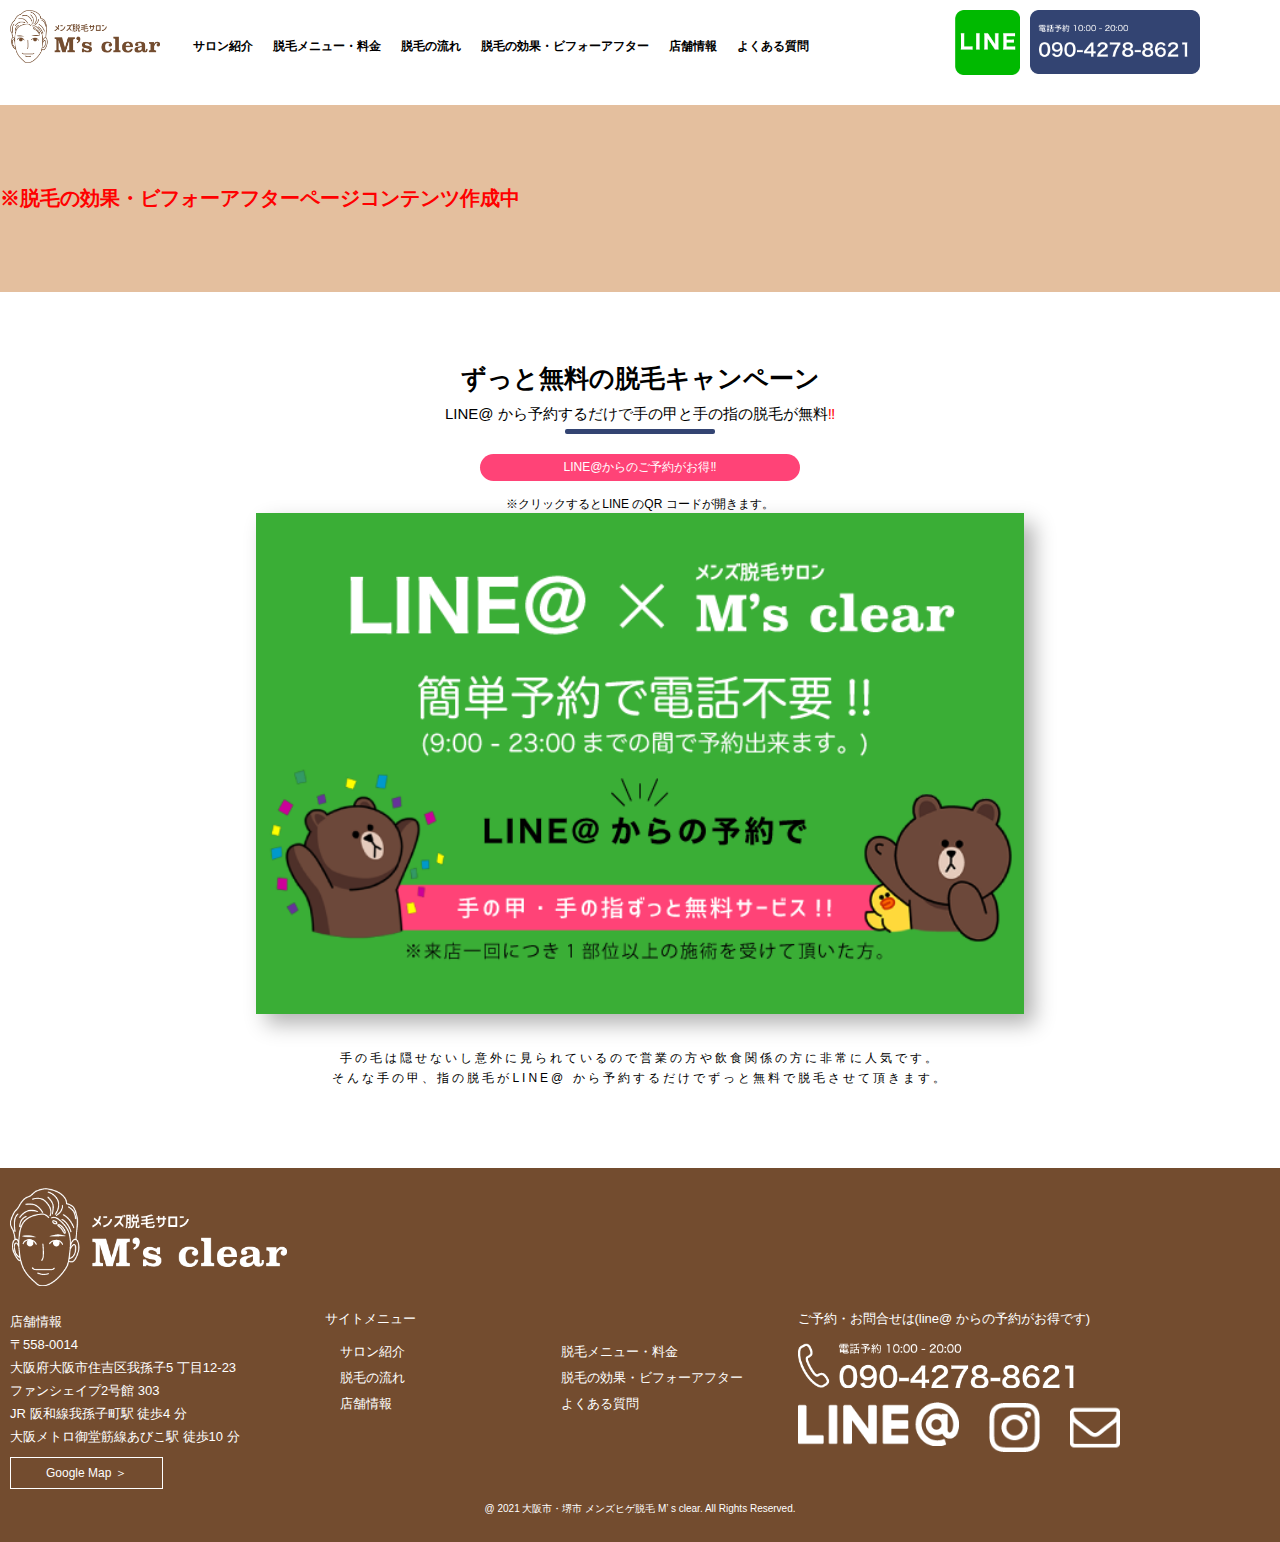
==== effectiveness.html @ dfc48913 "Add files via upload" ====
<!doctype html>
<html lang="ja">
  <head>
    <meta charset="UTF-8">
    <title>メンズ脱毛ならM's clear(エムズクリア)-大阪市・堺市の地域最安値 男の脱毛 あびこ 長居 我孫子 </title>
    <meta name="description" content="大阪市・堺市で安いメンズ脱毛、ヒゲ脱毛サロンならM's clear。大阪メトロ御堂筋線あびこ駅やJR阪和線我孫子駅も近くて便利。
                                      髭(ヒゲ)や、男性のムダ毛や毛深いVIO脱毛などでお悩みのお客様におすすめの完全予約制、完全個室で安心して脱毛して頂けます。
                                      男性の濃い毛にも痛くなく効果が高い脱毛サロンです。">
    <meta name="keywords" content="大阪,堺,脱毛,メンズ脱毛,ヒゲ脱毛,髭脱毛,vio脱毛,メンズ,男,男性,お知らせ,年末年始,,メンズ脱毛,ヒゲ脱毛,aga治療,ed治療,ツルオ,tsuruo,脱毛情報,メンズ脱毛,夏季休暇,定休日,休み,,beauty soldiers,脱毛情報,ゴールデンウイーク,定休日,休み,,脱毛love,脱毛情報,ヒゲ脱毛,髭,青髭,髭剃り,ヒゲソリ,メンズ脱毛,3回目">
    <link rel="stylesheet" href="css/style.css">
    <meta name="viewport" content="width=device-width,initial-scale=1,minimum-scale=1.0,maximum-scale=1.0,user-scalable=no">
    <link rel="icon" type="image/x-icon" href="image/favicon.png">
    <link rel="apple-touch-icon" sizes="180x180" href="image/favicon.png">

    <script src="https://ajax.googleapis.com/ajax/libs/jquery/2.1.4/jquery.min.js"></script>
  </head>

  <body>
    <!-- Header -->
    <header>
      <div class="header-left">
        <a href="index.html"><img class="header-logo" src="image/header-logo.png"></a>
      </div>
      <div class="header-center">
        <ul class="header-menu">
          <li class="header-menu-item"><a href="salon_introduction.html">サロン紹介</a></li>
          <li class="header-menu-item"><a href="menu_fee.html">脱毛メニュー・料金</a></li>
          <li class="header-menu-item"><a href="flow.html">脱毛の流れ</a></li>
          <li class="header-menu-item"><a href="effectiveness.html">脱毛の効果・ビフォーアフター</a></li>
          <li class="header-menu-item"><a href="info.html">店舗情報</a></li>
          <li class="header-menu-item"><a href="question.html">よくある質問</a></li>
        </ul>
      </div>
      <div class="header-right">
        <div class="header-icons">
          <a href="#"><img class="header-line-icon" src="image/header-line-icon.png"></a>
          <a href="tel:090-4278-8621"><img class="header-tel-icon" src="image/header-tel-icon.png"></a>
          <!-- Humberger -->
          <div class="hamburger">
            <span></span>
            <span></span>
            <span></span>
          </div>
          <!-- Humberger -->
        </div>
      </div>
    </header>


    <!-- Humberger -->
    <nav class="globalMenuSp">
      <ul>
        <li><a href="salon_introduction.html">サロン紹介</a></li>
        <li><a href="menu_fee.html">脱毛メニュー・料金</a></li>
        <li><a href="flow.html">脱毛の流れ</a></li>
        <li><a href="effectiveness.html">脱毛の効果・ビフォーアフター</a></li>
        <li><a href="info.html">店舗情報</a></li>
        <li><a href="question.html">よくある質問</a></li>
      </ul>
    </nav>
    <!-- Humberger -->



    <h1 class="temporary">※脱毛の効果・ビフォーアフターページコンテンツ作成中</h1>




    <!-- Line Wrapper -->
    <div class="line-wrapper">
      <h1 class="line-wrapper-title">ずっと無料の脱毛キャンペーン</h1>
      <h2 class="line-wrapper-subtitle">LINE@ から予約するだけで手の甲と手の指の脱毛が無料<span>‼</span></h2>
      <p class="line-wrapper-sub1">LINE@からのご予約がお得‼</p>
      <p class="line-wrapper-sub2">※クリックするとLINE のQR コードが開きます。</p>
      <a href="#" class="line-wrapper-link"><img src="image/line-wrapper-img.png" class="line-wrapper-img"></a>
      <p class="line-wrapper-sub3">
        手の毛は隠せないし意外に見られているので営業の方や飲食関係の方に非常に人気です。<br>
        そんな手の甲、指の脱毛がLINE@ から予約するだけでずっと無料で脱毛させて頂きます。
      </p>
    </div>
    

    <!-- Footer -->
    <footer>
      <img class="footer-logo" src="image/footer-logo.png">
      <div class="footer-main">
        <div class="footer-left">
          <p class="footer-address">
            <span>店舗情報</span><br>
            〒558-0014<br>
            大阪府大阪市住吉区我孫子5 丁目12-23<br>
            ファンシェイプ2号館 303<br>
            JR 阪和線我孫子町駅 徒歩4 分<br>
            大阪メトロ御堂筋線あびこ駅 徒歩10 分
          </p>
          <a class="googlemap-button" href="https://goo.gl/maps/UN1rC9pQnnkynV1A7">Google Map  ＞</a>
        </div>
        <div class="footer-center">
          <p class="site-menu-title">サイトメニュー</p>
          <div class="site-menu">
            <a class="site-menu-item" href="salon_introduction.html">サロン紹介</a>
            <a class="site-menu-item" href="menu_fee.html">脱毛メニュー・料金</a>
            <a class="site-menu-item" href="flow.html">脱毛の流れ</a>
            <a class="site-menu-item" href="effectiveness.html">脱毛の効果・ビフォーアフター</a>
            <a class="site-menu-item" href="info.html">店舗情報</a>
            <a class="site-menu-item" href="question.html">よくある質問</a>
          </div>
        </div>
        <div class="footer-right">
          <p class="yoyaku-sns-title">ご予約・お問合せは(line@ からの予約がお得です)</p>
          <a href="tel:090-4278-8621"><img class="footer-tel-icon" src="image/footer-tel-icon.png"></a>
          <div class="sns-icons">
            <a class="sns-icon" href="#"><img src="image/footer-line-icon.png"></a>
            <a class="sns-icon" href="#"><img src="image/footer-insta-icon.png"></a>
            <a class="sns-icon" href="mailto:ms.clear2021@gmail.com"><img src="image/footer-mail-icon.png"></a>
          </div>
        </div>
      </div>
      <p class="copyright">@ 2021 大阪市・堺市 メンズヒゲ脱毛 M’ s clear. All Rights Reserved.</p>
    </footer>

    <script src="js/script.js"></script>
  </body>
</html>
---- css/style.css ----
@charset "UTF-8";
/* CSS Document */

html, body,
ul, ol, li,
h1, h2, h3, h4, h5, h6, p, div {
  margin: 0;
  padding: 0;
}

body {
  font-family: 'Hiragino Kaku Gothic ProN W3', sans-serif;
  background-color: white;
}

li {
  list-style: none;
}

a {
  text-decoration: none;
}

*{
  box-sizing:border-box;
}

/* Top Page Style */

/* Header Style */
header{
    width: 100%;
    height: 85px;
    display: grid;
    grid-template-columns: 1fr 5fr 2fr;
    padding: 10px;
}

.header-left{
    width: 100%;
    position: relative;
}

.header-logo{
    width: 150px;
}

.header-center{
    width: 100%;
    position: relative;
}

.header-menu{
    width: 100%;
    display: flex;
    position: absolute;
    transform:translate(-50%,-50%);
    top: 50%;
    left: 50%;
    padding-left: 15px;
}

.header-menu-item a{
    color: black;
    font-weight: 800;
    padding: 0 10px;
    font-family: sans-serif;
    font-size: 12px;
}

.header-menu-item a:hover{
    color: rgb(61, 61, 61);
}

.header-right{
    width: 100%;
}

.header-icons{
    width: 100%;
    display: flex;
    flex-wrap: nowrap;
}

.header-line-icon{
    width: 65px;
    margin-right: 10px;
}

.header-tel-icon{
    width: 170px;
    line-height: 85px;
}


@media(max-width:1080px){
    header{
        grid-template-columns: 1fr 3fr;
        padding: 10px;
    }

    .header-center{
        display: none;
    }

    .header-icons{
        justify-content: flex-end;
    }

    .header-tel-icon{
        margin-right: 80px;
    }
}

@media(max-width:520px){
    header{
        grid-template-columns: 1fr 3fr;
        padding: 10px;
    }

    .header-logo{
        width: 120px;
    }

    .header-center{
        display: none;
    }

    .header-icons{
        justify-content: flex-end;
    }

    .header-line-icon{
        width: 45px;
        margin-right: 5px;
    }

    .header-tel-icon{
        width: 120px;
        line-height: 85px;
        margin-right: 45px;
    }
}








/*　ハンバーガーボタン　*/
.hamburger {
    display : block;
    position: fixed;
    z-index : 3;
    right : 13px;
    top   : 12px;
    width : 65px;
    height: 65px;
    cursor: pointer;
    text-align: center;
}
.hamburger span {
    display : none;
    position: absolute;
    width   : 45px;
    height  : 2px ;
    left    : 6px;
    background : #555;
    -webkit-transition: 0.3s ease-in-out;
    -moz-transition   : 0.3s ease-in-out;
    transition        : 0.3s ease-in-out;
}
.hamburger span:nth-child(1) {
    top: 10px;
}
.hamburger span:nth-child(2) {
    top: 30px;
}
.hamburger span:nth-child(3) {
    top: 50px;
}
  
/* ナビ開いてる時のボタン */
.hamburger.active span:nth-child(1) {
    top : 16px;
    left: 6px;
    -webkit-transform: rotate(-45deg);
    -moz-transform   : rotate(-45deg);
    transform        : rotate(-45deg);
}
  
.hamburger.active span:nth-child(2),
.hamburger.active span:nth-child(3) {
    top: 16px;
    -webkit-transform: rotate(45deg);
    -moz-transform   : rotate(45deg);
    transform        : rotate(45deg);
}
  
nav.globalMenuSp {
    position: fixed;
    z-index : 2;
    top  : 0;
    left : 0;
    color: #000;
    background: #fff;
    text-align: center;
    transform: translateY(-100%);
    transition: all 0.6s;
    width: 100%;
}
  
nav.globalMenuSp ul {
    background: #ccc;
    margin: 0 auto;
    padding: 0;
    width: 100%;
}
  
nav.globalMenuSp ul li {
    list-style-type: none;
    padding: 0;
    width: 100%;
    border-bottom: 1px solid #fff;
}
nav.globalMenuSp ul li:last-child {
    padding-bottom: 0;
    border-bottom: none;
}
nav.globalMenuSp ul li:hover{
    background :#ddd;
}
  
nav.globalMenuSp ul li a {
    display: block;
    color: #000;
    padding: 1em 0;
    text-decoration :none;
}
  
/* このクラスを、jQueryで付与・削除する */
nav.globalMenuSp.active {
    transform: translateY(0%);
}


@media(max-width:1080px){
    .hamburger span {
        display : block;
    }
}

@media(max-width:520px){
    .hamburger {
        width : 40px;
        height: 40px;
    }
    .hamburger span {
        width   : 35px;
    }
    .hamburger span:nth-child(1) {
        top: 5px;
    }
    .hamburger span:nth-child(2) {
        top: 20px;
    }
    .hamburger span:nth-child(3) {
        top: 35px;
    }
}












/* Line Wrapper Style */
.line-wrapper{
    text-align: center;
    padding: 50px 0;
    width: 100%;
}

.line-wrapper-title{
    font-size: 25px;
    padding-bottom: 10px;
}

.line-wrapper-subtitle{
    font-size: 15px;
    font-weight: 200;
    position: relative;
    display: inline-block;
    margin-bottom: 1em;
}

.line-wrapper-subtitle:before {
    content: '';
    position: absolute;
    left: 50%;
    bottom: -10px;/*線の上下位置*/
    display: inline-block;
    width: 150px;/*線の長さ*/
    height: 5px;/*線の太さ*/
    -webkit-transform: translateX(-50%);
    transform: translateX(-50%);/*位置調整*/
    background-color: #334472;/*線の色*/
    border-radius: 2px;/*線の丸み*/
}

.line-wrapper-subtitle span{
    color: red;
}

.line-wrapper-sub1{
    color: white;
    font-size: 12px;
    background-color: #ff4377;
    border-radius: 15px;
    padding: 5px 40px;
    width: 25%;
    margin: 15px auto;
}

.line-wrapper-sub2{
    font-size: 12px;
}

.line-wrapper-link{
    width: 100%;
}

.line-wrapper-img{
    width: 60%;
    box-shadow: 10px 10px 20px rgba(0,0,0,0.3);
}

.line-wrapper-img:hover{
    opacity: 0.7;
}

.line-wrapper-sub3{
    margin: 30px 0;
    font-size: 12px;
    letter-spacing: 3px;
    line-height: 20px;
}



@media(max-width:960px){
    .line-wrapper-sub1{
        font-size: 12px;
        border-radius: 15px;
        padding: 5px 40px;
        width: 65%;
        margin: 15px auto;
    }

    .line-wrapper-img{
        width: 60%;
    }
}

@media(max-width:780px){
    .line-wrapper-img{
        width: 75%;
    }

    .line-wrapper-sub3{
        margin: 30px 80px;
        font-size: 12px;
        letter-spacing: 3px;
        line-height: 20px;
    }
}

@media(max-width:490px){
    .line-wrapper-title{
        font-size: 20px;
        padding-bottom: 10px;
    }

    .line-wrapper-subtitle{
        font-size: 13px;
    }

    .line-wrapper-img{
        width: 85%;
        box-shadow: 5px 5px 10px rgba(0,0,0,0.3);
    }

    .line-wrapper-sub3{
        margin: 30px 15px;
        font-size: 12px;
        letter-spacing: 3px;
        line-height: 20px;
    }
}












/* Footer Style */
footer{
    width: 100%;
    background-color: #734c2f;
    color: white;
    font-family: sans-serif;
    padding: 20px 10px 40px 10px;
    position: relative;
}

.footer-logo{
    width: 22%;
}

.footer-main{
    width: 100%;
    display: grid;
    grid-template-columns: 2fr 3fr 3fr;
    margin: 20px 0;
}


.footer-left{
    width: 90%;
    order: 1;
}

.footer-address{
    width: 100%;
    font-size: 13px;
    line-height: 23px;
    margin-bottom: 15px;
}

.googlemap-button{
    color: white;
    font-size: 12px;
    padding: 8px 35px;
    border: 1px solid white;
}

.googlemap-button:hover{
    background-color: rgba(255, 255, 255, 0.3);
}


.footer-center{
    order: 2;
}

.site-menu-title{
    font-size: 13px;
}

.site-menu{
    font-size: 13px;
    padding: 15px 15px;
    display: grid;
    grid-template-columns: 1fr 1fr;
}

.site-menu-item{
    color: white;
    padding-bottom: 8px;
}

.site-menu-item:hover{
    color: rgb(199, 199, 199);
}


.footer-right{
    order: 3;
}

.yoyaku-sns-title{
    font-size: 13px;
    margin-bottom: 5px;
}

.footer-tel-icon{
    width: 60%;
    margin: 10px 0;
}

.footer-tel-icon:hover{
    opacity: 0.7;
}

.sns-icons{
    display: grid;
    grid-template-columns: 3.2fr 1fr 1fr;
    gap: 30px;
    padding-right: 150px;
}

.sns-icon img{
    width: 100%;
}

.sns-icon img:hover{
    opacity: 0.7;
}




.copyright{
    font-size: 10px;
    position: absolute;
    transform: translateX(-50%);
    left: 50%;
}


@media(max-width:1080px){
    footer{
        padding: 20px 0 40px 0;
        text-align: center;
    }

    .footer-logo{
        width: 35%;
    }
    
    .footer-main{
        grid-template-columns: 1fr;
        margin: 20px 0;
    }
    
    .footer-left{
        width: 100%;
        order: 3;
        text-align: center;
        margin-bottom: 15px;
    }

    .footer-address{
        font-size: 18px;
        margin-left: 10px;
        text-align: left;
    }

    .footer-address span{
        font-weight: bold;
    }
    
    .googlemap-button{
        font-size: 18px;
        padding: 8px 60px;
        text-align: center;
        width: 100%;
        margin: 0 auto;
    }

    .footer-center{
        order: 1;
        text-align: left;
        margin-bottom: 15px;
    }

    .site-menu-title{
        font-size: 18px;
        font-weight: bold;
        padding-left: 10px;
    }

    .site-menu{
        font-size: 15px;
        padding: 15px 0px;
        display: grid;
        grid-template-columns: 1fr 1fr;
    }
    
    .site-menu-item{
        padding: 15px 10px;
        border: solid 1px rgba(255, 255, 255, 0.3);
    }

    .footer-right{
        order: 2;
        margin-bottom: 15px;
        text-align: center;
    }

    .yoyaku-sns-title{
        font-size: 18px;
        margin-bottom: 5px;
        text-align: left;
        font-weight: bold;
        padding-left: 10px;
    }
    
    .footer-tel-icon{
        width: 45%;
        margin: 10px 0;
        padding-bottom: 15px;
    }
    
    .sns-icons{
        display: grid;
        grid-template-columns: 3.2fr 1fr 1fr;
        gap: 25px;
        width: 40%;
        margin: 0 auto;
        padding-right: 0;
    }
    
    .sns-icon img{
        width: 100%;
    }

}


@media(max-width:750px){
    footer{
        padding: 20px 0 40px 0;
        text-align: center;
    }

    .footer-logo{
        width: 50%;
    }
    
    .footer-main{
        grid-template-columns: 1fr;
        margin: 20px 0;
    }
    
    .footer-left{
        width: 100%;
        order: 3;
        text-align: center;
        margin-bottom: 15px;
    }

    .footer-address{
        font-size: 14px;
        margin-left: 10px;
        text-align: left;
    }

    .footer-address span{
        font-weight: bold;
    }
    
    .googlemap-button{
        font-size: 14px;
        padding: 8px 60px;
        text-align: center;
        width: 100%;
        margin: 0 auto;
    }

    .footer-center{
        order: 1;
        text-align: left;
        margin-bottom: 15px;
    }

    .site-menu-title{
        font-size: 13px;
        font-weight: bold;
        padding-left: 10px;
    }

    .site-menu{
        font-size: 11px;
        padding: 15px 0px;
        display: grid;
        grid-template-columns: 1fr 1fr;
    }
    
    .site-menu-item{
        padding: 15px 10px;
        border: solid 1px rgba(255, 255, 255, 0.3);
    }

    .footer-right{
        order: 2;
        margin-bottom: 15px;
        text-align: center;
    }

    .yoyaku-sns-title{
        font-size: 13px;
        margin-bottom: 5px;
        text-align: left;
        font-weight: bold;
        padding-left: 10px;
    }
    
    .footer-tel-icon{
        width: 60%;
        margin: 10px 0;
        padding-bottom: 5px;
    }
    
    .sns-icons{
        display: grid;
        grid-template-columns: 3.2fr 1fr 1fr;
        gap: 10px;
        width: 40%;
        margin: 0 auto;
        padding-right: 0;
    }
    
    .sns-icon img{
        width: 100%;
    }

}


























.temporary{
    font-size: 20px;
    width: 100%;
    margin: 20px auto;
    padding: 80px 0;
    background-color: rgb(228, 191, 158);
    color: red;
}
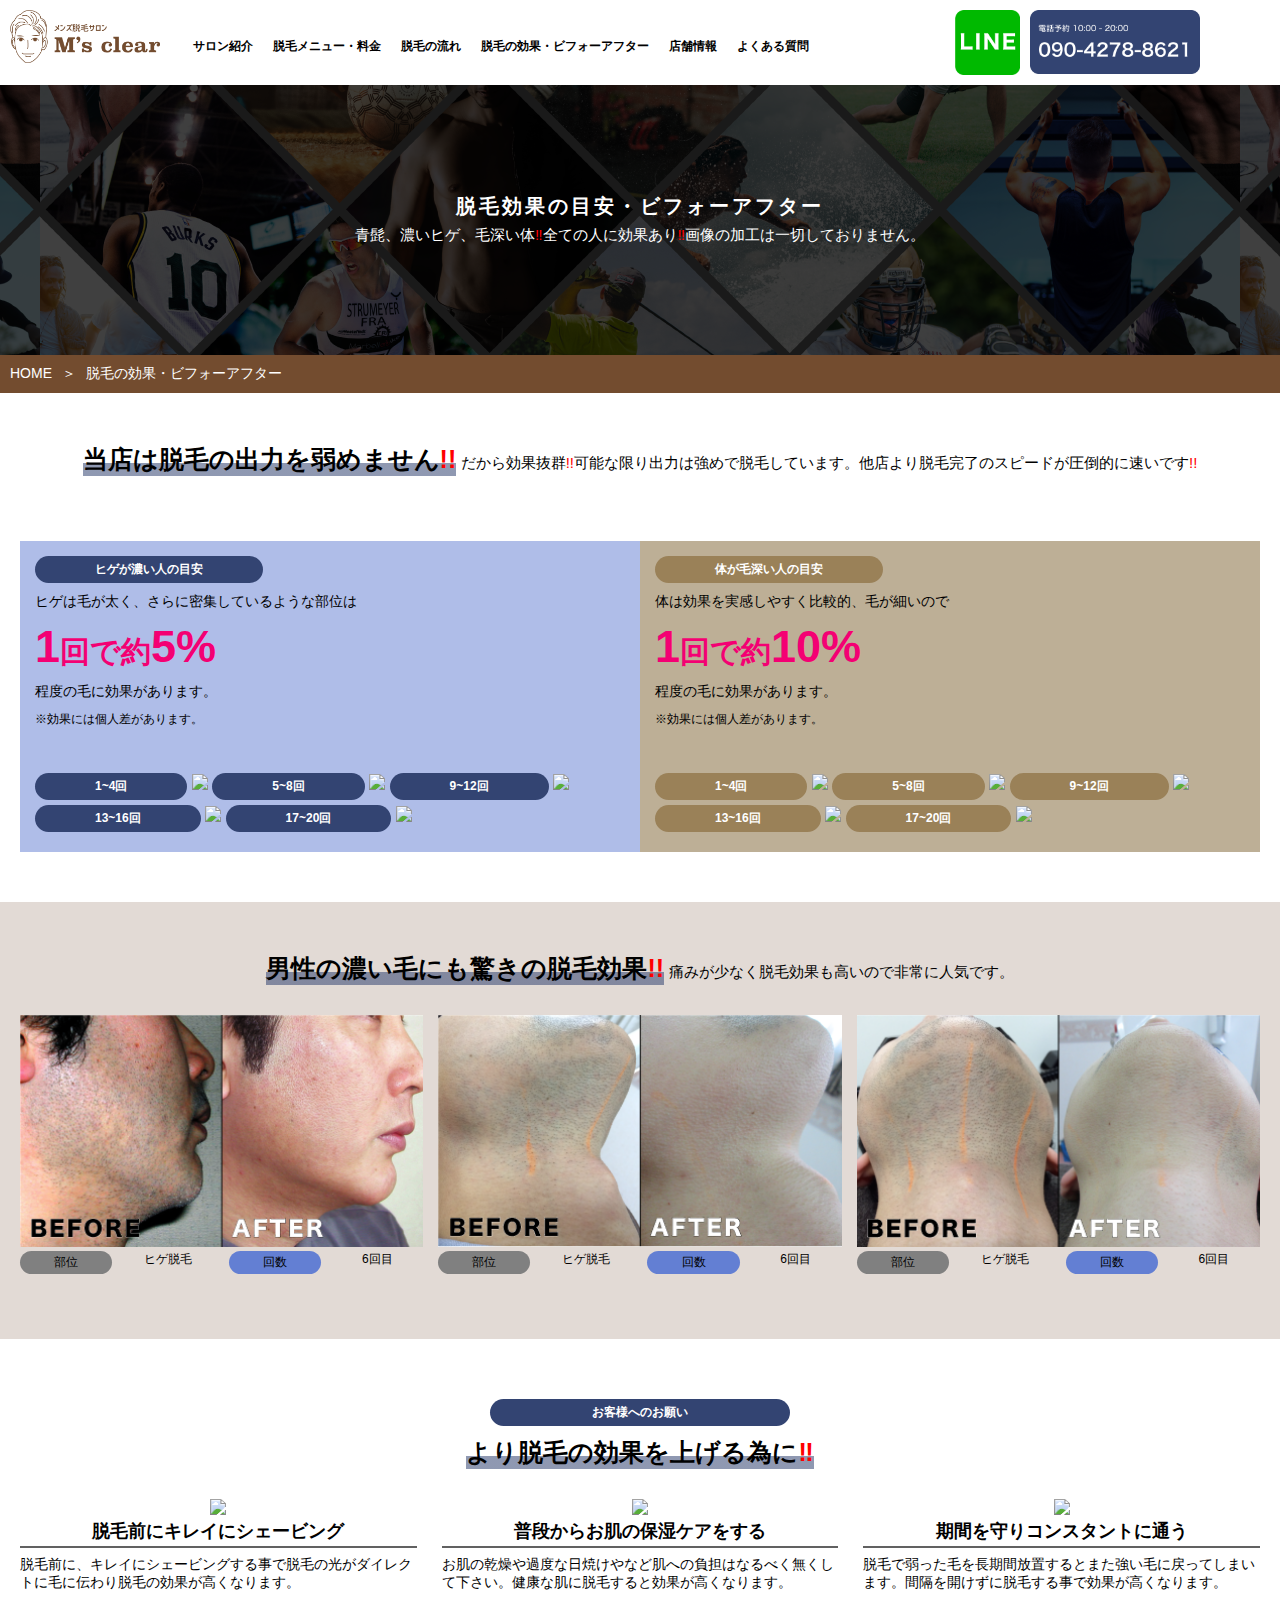
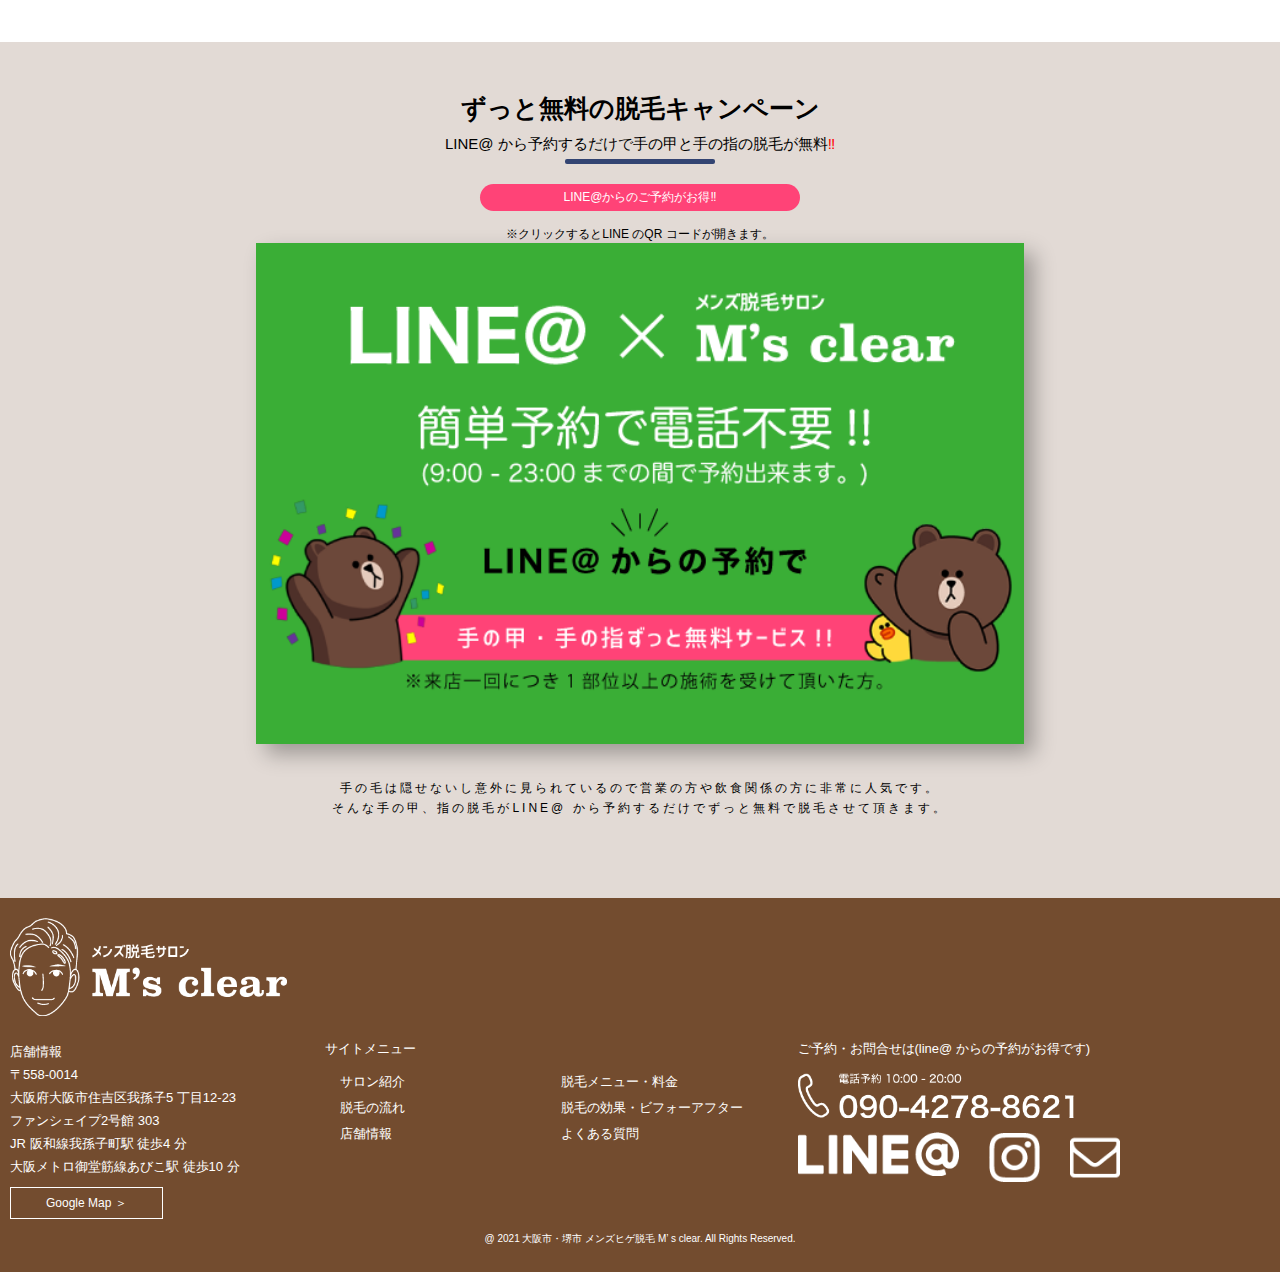
==== commit f81e5f2e: "Add files via upload" ====
--- a/effectiveness.html
+++ b/effectiveness.html
@@ -8,6 +8,7 @@
                                       男性の濃い毛にも痛くなく効果が高い脱毛サロンです。">
     <meta name="keywords" content="大阪,堺,脱毛,メンズ脱毛,ヒゲ脱毛,髭脱毛,vio脱毛,メンズ,男,男性,お知らせ,年末年始,,メンズ脱毛,ヒゲ脱毛,aga治療,ed治療,ツルオ,tsuruo,脱毛情報,メンズ脱毛,夏季休暇,定休日,休み,,beauty soldiers,脱毛情報,ゴールデンウイーク,定休日,休み,,脱毛love,脱毛情報,ヒゲ脱毛,髭,青髭,髭剃り,ヒゲソリ,メンズ脱毛,3回目">
     <link rel="stylesheet" href="css/style.css">
+    <link rel="stylesheet" href="css/effectiveness-style.css">
     <meta name="viewport" content="width=device-width,initial-scale=1,minimum-scale=1.0,maximum-scale=1.0,user-scalable=no">
     <link rel="icon" type="image/x-icon" href="image/favicon.png">
     <link rel="apple-touch-icon" sizes="180x180" href="image/favicon.png">
@@ -33,7 +34,7 @@
       </div>
       <div class="header-right">
         <div class="header-icons">
-          <a href="#"><img class="header-line-icon" src="image/header-line-icon.png"></a>
+          <a href="https://line.me/R/ti/p/%40040hncwb"><img class="header-line-icon" src="image/header-line-icon.png"></a>
           <a href="tel:090-4278-8621"><img class="header-tel-icon" src="image/header-tel-icon.png"></a>
           <!-- Humberger -->
           <div class="hamburger">
@@ -62,8 +63,153 @@
 
 
 
-    <h1 class="temporary">※脱毛の効果・ビフォーアフターページコンテンツ作成中</h1>
-
+    <!-- Effectiveness1 Wrapper -->
+    <div id="blog-title" data-brand="hatenablog">
+      <div id="blog-title-inner" style="background-image: url('image/fee1-img.png'); background-position: center -326px;">
+        <div id="blog-title-content">
+          <h1 id="title">脱毛効果の目安・ビフォーアフター</h1>
+          <h2 id="blog-description">青髭、濃いヒゲ、毛深い体<span>‼</span>全ての人に効果あり<span>‼</span>画像の加工は一切しておりません。</h2>
+        </div>
+      </div>
+    </div>
+    <div class="effectiveness1-menu">
+      <a class="home" href="index.html">HOME</a>
+      <p class="allow">＞</p>
+      <p class="effectiveness">脱毛の効果・ビフォーアフター</p>
+    </div>
+
+
+
+    <!-- Effectiveness2 Wrapper -->
+    <div class="effectiveness2-wrapper">
+      <h1 class="effectiveness2-wrapper-title">当店は脱毛の出力を弱めません<span>!!</span></h1>
+      <h2 class="effectiveness2-wrapper-subtitle">だから効果抜群<span>!!</span>可能な限り出力は強めで脱毛しています。他店より脱毛完了のスピードが圧倒的に速いです<span>!!</span></h2>
+    </div>
+
+
+
+    <!-- Effectiveness3 Wrapper -->
+    <div class="effectiveness3-wrapper">
+      <div class="effectiveness3-menu1">
+        <p class="effectiveness3-title1">ヒゲが濃い人の目安</p>
+        <p class="effectiveness3-subtitle">ヒゲは毛が太く、さらに密集しているような部位は</p>
+        <p class="effectiveness3-text1"><span>1</span>回で約<span>5%</span></p>
+        <p class="effectiveness3-text2">程度の毛に効果があります。</p>
+        <p class="effectiveness3-text3">※効果には個人差があります。</p>
+        <div class="effectiveness3-counts">
+          <p class="effectiveness3-count1">1~4回</p>
+          <img src="image/effectiveness3-img1.png" class="effectiveness3-img">
+          <p class="effectiveness3-count1">5~8回</p>
+          <img src="image/effectiveness3-img2.png" class="effectiveness3-img">
+          <p class="effectiveness3-count1">9~12回</p>
+          <img src="image/effectiveness3-img3.png" class="effectiveness3-img">
+          <p class="effectiveness3-count1">13~16回</p>
+          <img src="image/effectiveness3-img4.png" class="effectiveness3-img">
+          <p class="effectiveness3-count1">17~20回</p>
+          <img src="image/effectiveness3-img5.png" class="effectiveness3-img">
+        </div>
+      </div>
+      <div class="effectiveness3-menu2">
+        <p class="effectiveness3-title2">体が毛深い人の目安</p>
+        <p class="effectiveness3-subtitle">体は効果を実感しやすく比較的、毛が細いので</p>
+        <p class="effectiveness3-text1"><span>1</span>回で約<span>10%</span></p>
+        <p class="effectiveness3-text2">程度の毛に効果があります。</p>
+        <p class="effectiveness3-text3">※効果には個人差があります。</p>
+        <div class="effectiveness3-counts">
+          <p class="effectiveness3-count2">1~4回</p>
+          <img src="image/effectiveness3-img6.png" class="effectiveness3-img">
+          <p class="effectiveness3-count2">5~8回</p>
+          <img src="image/effectiveness3-img7.png" class="effectiveness3-img">
+          <p class="effectiveness3-count2">9~12回</p>
+          <img src="image/effectiveness3-img8.png" class="effectiveness3-img">
+          <p class="effectiveness3-count2">13~16回</p>
+          <img src="image/effectiveness3-img9.png" class="effectiveness3-img">
+          <p class="effectiveness3-count2">17~20回</p>
+          <img src="image/effectiveness3-img10.png" class="effectiveness3-img">
+        </div>
+      </div>
+    </div>
+
+
+
+
+    <!-- Effectiveness4 Wrapper -->
+    <div class="effectiveness4-wrapper">
+      <h1 class="effectiveness2-wrapper-title">男性の濃い毛にも驚きの脱毛効果<span>!!</span></h1>
+      <h2 class="effectiveness2-wrapper-subtitle">痛みが少なく脱毛効果も高いので非常に人気です。</h2>
+      <div class="top6-menus">
+        <div class="top6-menu">
+          <img src="image/top6-img1.png"class="top6-img">
+          <div class="top6-texts">
+            <div class="top6-text">
+              <p class="top6-text1">部位</p>
+              <p class="top6-text2">ヒゲ脱毛</p>
+            </div>
+            <div class="top6-text">
+              <p class="top6-text3">回数</p>
+              <p class="top6-text2">6回目</p>
+            </div>
+          </div>
+        </div>
+        <div class="top6-menu">
+          <img src="image/top6-img2.png" class="top6-img">
+          <div class="top6-texts">
+            <div class="top6-text">
+              <p class="top6-text1">部位</p>
+              <p class="top6-text2">ヒゲ脱毛</p>
+            </div>
+            <div class="top6-text">
+              <p class="top6-text3">回数</p>
+              <p class="top6-text2">6回目</p>
+            </div>
+          </div>
+        </div>
+        <div class="top6-menu">
+          <img src="image/top6-img3.png" class="top6-img">
+          <div class="top6-texts">
+            <div class="top6-text">
+              <p class="top6-text1">部位</p>
+              <p class="top6-text2">ヒゲ脱毛</p>
+            </div>
+            <div class="top6-text">
+              <p class="top6-text3">回数</p>
+              <p class="top6-text2">6回目</p>
+            </div>
+          </div>
+        </div>
+      </div>
+    </div>
+
+
+
+    <!-- Effectiveness5 Wrapper -->
+    <div class="effectiveness5-wrapper">
+      <h2 class="effectiveness5-subtitle">お客様へのお願い</h2>
+      <h1 class="effectiveness5-title">より脱毛の効果を上げる為に<span>‼</span></h1>
+      <div class="effectiveness5-menus">
+        <div class="effectiveness5-menu">
+          <img src="image/effectiveness5-img1.png" class="effectiveness5-img">
+          <h3 class="effectiveness5-menu-title">脱毛前にキレイにシェービング</h3>
+          <p class="effectiveness5-text">
+            脱毛前に、キレイにシェービングする事で脱毛の光がダイレクトに毛に伝わり脱毛の効果が高くなります。
+          </p>
+        </div>
+        <div class="effectiveness5-menu">
+          <img src="image/effectiveness5-img2.png" class="effectiveness5-img">
+          <h3 class="effectiveness5-menu-title">普段からお肌の保湿ケアをする</h3>
+          <p class="effectiveness5-text">
+            お肌の乾燥や過度な日焼けやなど肌への負担はなるべく無くして下さい。健康な肌に脱毛すると効果が高くなります。
+          </p>
+        </div>
+        <div class="effectiveness5-menu">
+          <img src="image/effectiveness5-img3.png" class="effectiveness5-img">
+          <h3 class="effectiveness5-menu-title">期間を守りコンスタントに通う</h3>
+          <p class="effectiveness5-text">
+            脱毛で弱った毛を長期間放置するとまた強い毛に戻ってしまいます。間隔を開けずに脱毛する事で効果が高くなります。
+          </p>
+        </div>
+      </div>
+    </div>
 
 
 
@@ -73,7 +219,7 @@
       <h2 class="line-wrapper-subtitle">LINE@ から予約するだけで手の甲と手の指の脱毛が無料<span>‼</span></h2>
       <p class="line-wrapper-sub1">LINE@からのご予約がお得‼</p>
       <p class="line-wrapper-sub2">※クリックするとLINE のQR コードが開きます。</p>
-      <a href="#" class="line-wrapper-link"><img src="image/line-wrapper-img.png" class="line-wrapper-img"></a>
+      <a href="https://line.me/R/ti/p/%40040hncwb" class="line-wrapper-link"><img src="image/line-wrapper-img.png" class="line-wrapper-img"></a>
       <p class="line-wrapper-sub3">
         手の毛は隠せないし意外に見られているので営業の方や飲食関係の方に非常に人気です。<br>
         そんな手の甲、指の脱毛がLINE@ から予約するだけでずっと無料で脱毛させて頂きます。
@@ -111,7 +257,7 @@
           <p class="yoyaku-sns-title">ご予約・お問合せは(line@ からの予約がお得です)</p>
           <a href="tel:090-4278-8621"><img class="footer-tel-icon" src="image/footer-tel-icon.png"></a>
           <div class="sns-icons">
-            <a class="sns-icon" href="#"><img src="image/footer-line-icon.png"></a>
+            <a class="sns-icon" href="https://line.me/R/ti/p/%40040hncwb"><img src="image/footer-line-icon.png"></a>
             <a class="sns-icon" href="#"><img src="image/footer-insta-icon.png"></a>
             <a class="sns-icon" href="mailto:ms.clear2021@gmail.com"><img src="image/footer-mail-icon.png"></a>
           </div>
--- a/css/effectiveness-style.css
+++ b/css/effectiveness-style.css
@@ -0,0 +1,394 @@
+/*----- effectiveness1-wrapper -----*/
+#blog-title{
+    width:100%;
+    height:270px;
+    overflow:hidden;
+    display:table;
+    margin:0 0 0rem 0;
+    background:#009688;
+    color:#fff;
+}
+
+#blog-title #blog-title-inner{
+    display:table-cell;
+    text-align:center;
+    vertical-align:middle;
+}
+#blog-title #title{
+    font-size:20px;
+    font-weight:700;
+    line-height:1;
+    color:#fff;
+    letter-spacing:0.15em;
+}
+
+#blog-description{
+    font-size: 15px;
+    font-weight: 400;
+    margin-top: 10px;
+}
+
+#blog-description span{
+    color: red;
+}
+    
+.effectiveness1-menu{
+    width: 100%;
+    display: flex;
+    padding: 10px;
+    background-color: #734c2f;
+}
+
+.home{
+    color: white;
+    font-size: 14px;
+    margin-right: 10px;
+}
+
+.home:hover{
+    opacity: 0.5;
+}
+
+.allow{
+    color: white;
+    font-size: 14px;
+    margin-right: 10px;
+}
+
+.effectiveness{
+    color: white;
+    font-size: 14px;
+}
+
+@media(max-width:580px){
+    #blog-title #title{
+        font-size:17px;
+    }
+    
+    #blog-description{
+        font-size: 13px;
+    }
+}
+
+
+
+
+
+/*----- effectiveness2-wrapper -----*/
+.effectiveness2-wrapper{
+    text-align: center;
+    padding: 50px 20px 0px 20px;
+    width: 100%;
+}
+
+.effectiveness2-wrapper-title{
+    display: inline-block;
+    font-size: 25px;
+    margin-bottom: 15px;
+    background: linear-gradient(transparent 60%, #3344728c 0%);
+}
+
+.effectiveness2-wrapper-title span{
+    color: red;
+}
+
+.effectiveness2-wrapper-subtitle{
+    font-size: 15px;
+    font-weight: 200;
+    position: relative;
+    display: inline-block;
+    margin-bottom: 1em;
+}
+
+.effectiveness2-wrapper-subtitle span{
+    color: red;
+}
+
+@media(max-width:490px){
+    .effectiveness2-wrapper-title{
+        font-size: 20px;
+        margin-bottom: 15px;
+    }
+
+    .effectiveness2-wrapper-subtitle{
+        font-size: 13px;
+    }
+}
+
+
+
+
+
+
+/*----- effectiveness3-wrapper -----*/
+.effectiveness3-wrapper{
+    width: 100%;
+    padding: 50px 20px 50px 20px;
+    display: grid;
+    grid-template-columns: 1fr 1fr;
+}
+
+.effectiveness3-menu1,.effectiveness3-menu2{
+    width: 100%;
+    padding: 15px;
+}
+
+.effectiveness3-menu1{
+    background-color: #637fd383;
+}
+
+.effectiveness3-menu2{
+    background-color: #bdaf96;
+}
+
+.effectiveness3-title1{
+    display: inline-block;
+    color: white;
+    font-size: 12px;
+    font-weight: 700;
+    padding: 5px 60px;
+    border-radius: 15px;
+    background-color: #334472;
+}
+
+.effectiveness3-title2{
+    display: inline-block;
+    color: white;
+    font-size: 12px;
+    font-weight: 700;
+    padding: 5px 60px;
+    border-radius: 15px;
+    background-color: #9a8158;
+}
+
+.effectiveness3-subtitle{
+    font-size: 14px;
+    font-weight: 500;
+    padding: 10px 0;
+}
+
+.effectiveness3-text1{
+    color: #f40073;
+    font-size: 30px;
+    font-weight: bold;
+}
+
+.effectiveness3-text1 span{
+    font-size: 45px;
+}
+
+.effectiveness3-text2{
+    font-size: 14px;
+    font-weight: 500;
+    padding: 10px 0;
+}
+
+.effectiveness3-text3{
+    font-size: 12px;
+    font-weight: 200;
+    padding-bottom: 45px;
+}
+
+.effectiveness3-counts{
+    width: 100%;
+}
+
+.effectiveness3-count1{
+    display: inline-block;
+    color: white;
+    font-size: 12px;
+    font-weight: 700;
+    padding: 5px 60px;
+    border-radius: 15px;
+    background-color: #334472;
+    margin-bottom: 5px;
+}
+
+.effectiveness3-count2{
+    display: inline-block;
+    color: white;
+    font-size: 12px;
+    font-weight: 700;
+    padding: 5px 60px;
+    border-radius: 15px;
+    background-color: #9a8158;
+    margin-bottom: 5px;
+}
+
+.effectiveness3-img{
+    width: 100%;
+}
+
+
+@media(max-width:750px){
+    .effectiveness3-wrapper{
+        grid-template-columns: 1fr;
+    }
+}
+
+
+
+
+
+
+/*----- effectiveness4-wrapper -----*/
+.effectiveness4-wrapper{
+    text-align: center;
+    padding: 50px 20px 50px 20px;
+    width: 100%;
+    background-color: #734c2f34;
+}
+
+.top6-menus{
+    width: 100%;
+    display: grid;
+    grid-template-columns: 1fr 1fr 1fr;
+    gap: 15px;
+    margin: 15px 0;
+}
+
+.top6-menu{
+    width: 100%;
+}
+
+.top6-img{
+    width: 100%;
+}
+
+.top6-texts{
+    width: 100%;
+    display: grid;
+    grid-template-columns: 1fr 1fr;
+    gap: 15px;
+}
+
+.top6-text{
+    width: 100%;
+    display: grid;
+    grid-template-columns: 1fr 1fr;
+    gap: 10px;
+}
+
+.top6-text1{
+    display: inline-block;
+    background-color: #808080;
+    font-size: 12px;
+    padding: 3px 8px;
+    border-radius: 15px;
+}
+
+.top6-text2{
+    width: 100%;
+    font-size: 12px;
+}
+
+.top6-text3{
+    display: inline-block;
+    background-color: #637fd3;
+    font-size: 12px;
+    padding: 3px 8px;
+    border-radius: 15px;
+}
+
+@media(max-width:770px){
+    .top6-menus{
+        grid-template-columns: 1fr 1fr;
+        margin: 15px 0;
+    }
+}
+
+@media(max-width:490px){
+    .top6-menus{
+        grid-template-columns: 1fr;
+        margin: 15px 0;
+    }
+}
+
+
+
+
+
+/*----- effectiveness5-wrapper -----*/
+.effectiveness5-wrapper{
+    text-align: center;
+    padding: 50px 20px 50px 20px;
+    width: 100%;
+}
+
+.effectiveness5-subtitle{
+    width: 300px;
+    margin: 10px auto;
+    color: white;
+    font-size: 12px;
+    font-weight: 700;
+    padding: 5px 60px;
+    border-radius: 15px;
+    background-color: #334472;
+}
+
+.effectiveness5-title{
+    display: inline-block;
+    font-size: 25px;
+    margin-bottom: 30px;
+    background: linear-gradient(transparent 60%, #3344728c 0%);
+}
+
+.effectiveness5-title span{
+    color: red;
+}
+
+.effectiveness5-menus{
+    width: 100%;
+    display: grid;
+    grid-template-columns: 1fr 1fr 1fr;
+    gap: 25px;
+}
+
+.effectiveness5-menu{
+    width: 100%;
+}
+
+.effectiveness5-img{
+    width: 70%;
+}
+
+.effectiveness5-menu-title{
+    font-size: 18px;
+    font-weight: 900;
+    border-bottom: solid 2px rgb(97, 97, 97);
+    padding-bottom: 3px;
+    margin-bottom: 8px;
+}
+
+.effectiveness5-text{
+    font-size: 14px;
+    font-weight: 100;
+    text-align: left;
+}
+
+@media(max-width:770px){
+    .effectiveness5-menus{
+        grid-template-columns: 1fr 1fr;
+    }
+}
+
+@media(max-width:490px){
+    .effectiveness5-menus{
+        grid-template-columns: 1fr;
+    }
+
+    .effectiveness5-title{
+        font-size: 20px;
+    }
+
+    .effectiveness5-menu{
+        padding: 20px;
+    }
+}
+
+
+
+/*----- LINE wrapper -----*/
+.line-wrapper{
+    background-color: #734c2f34;
+}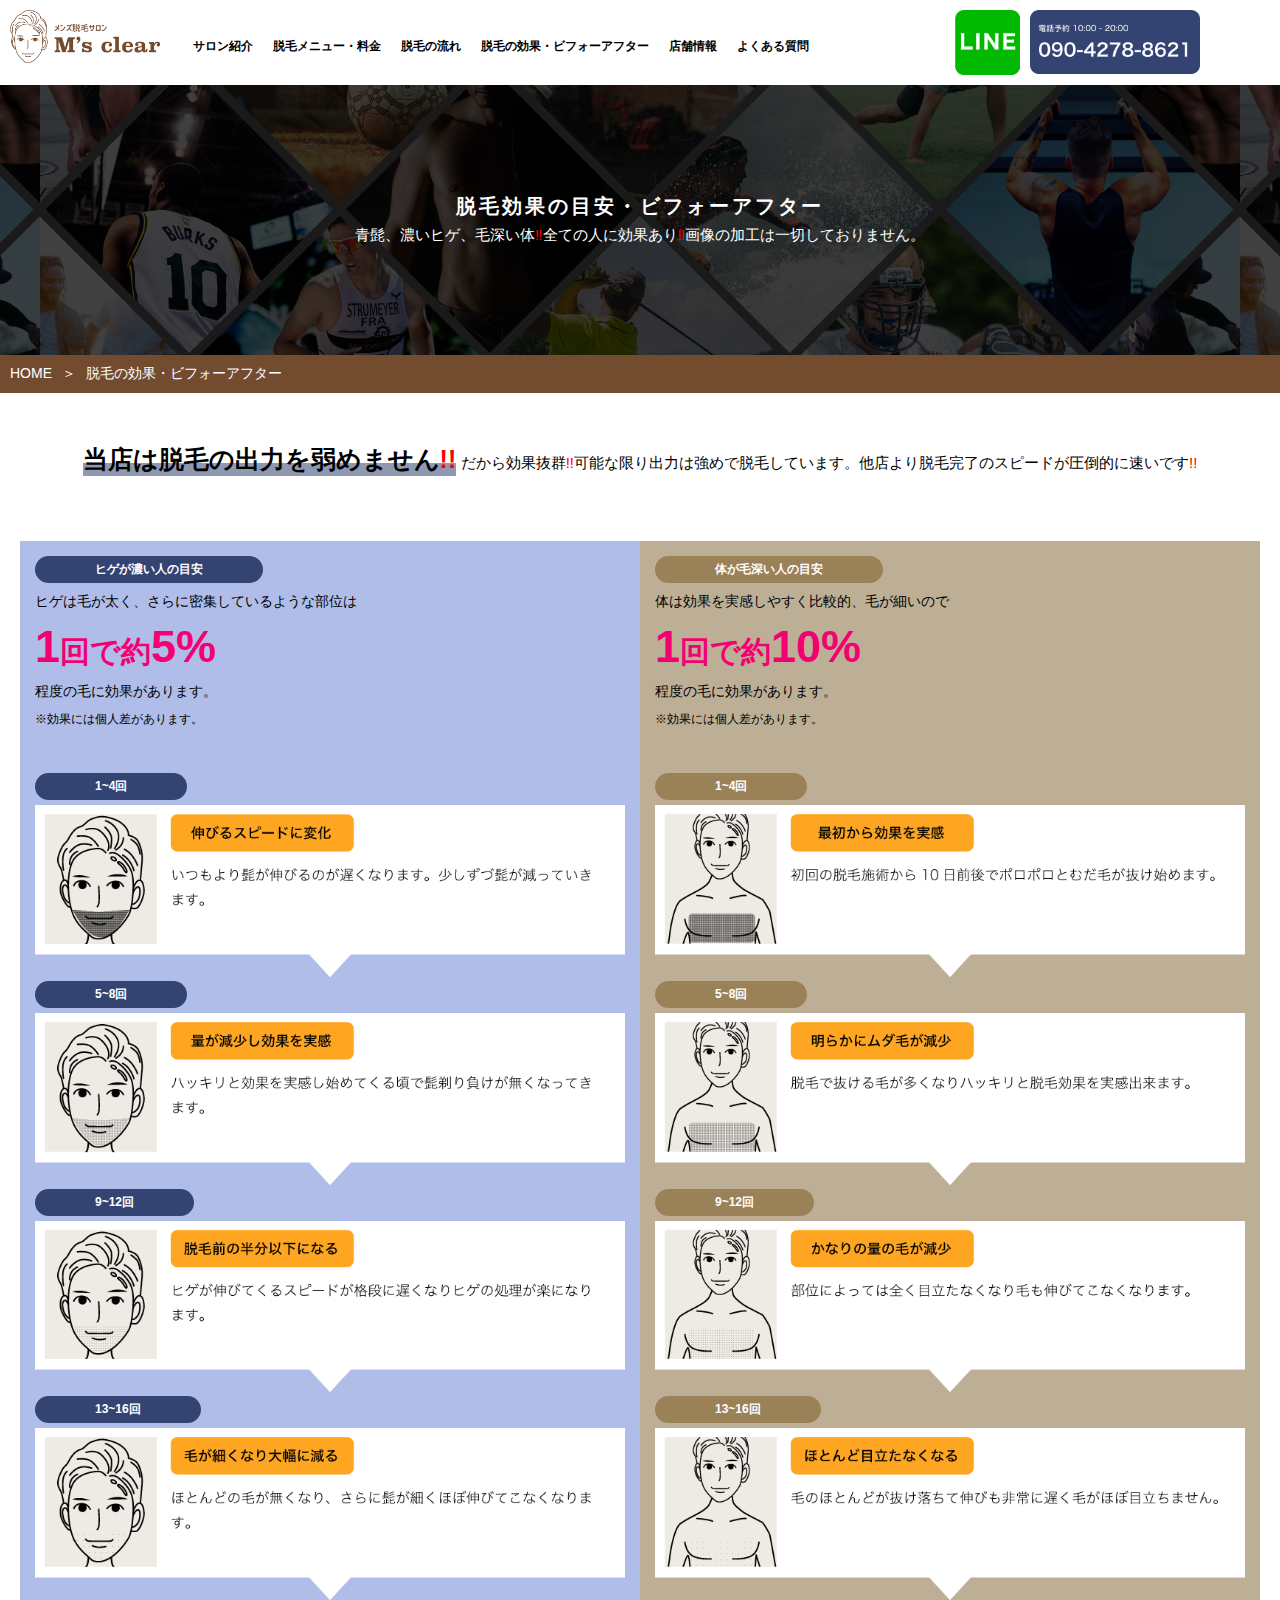
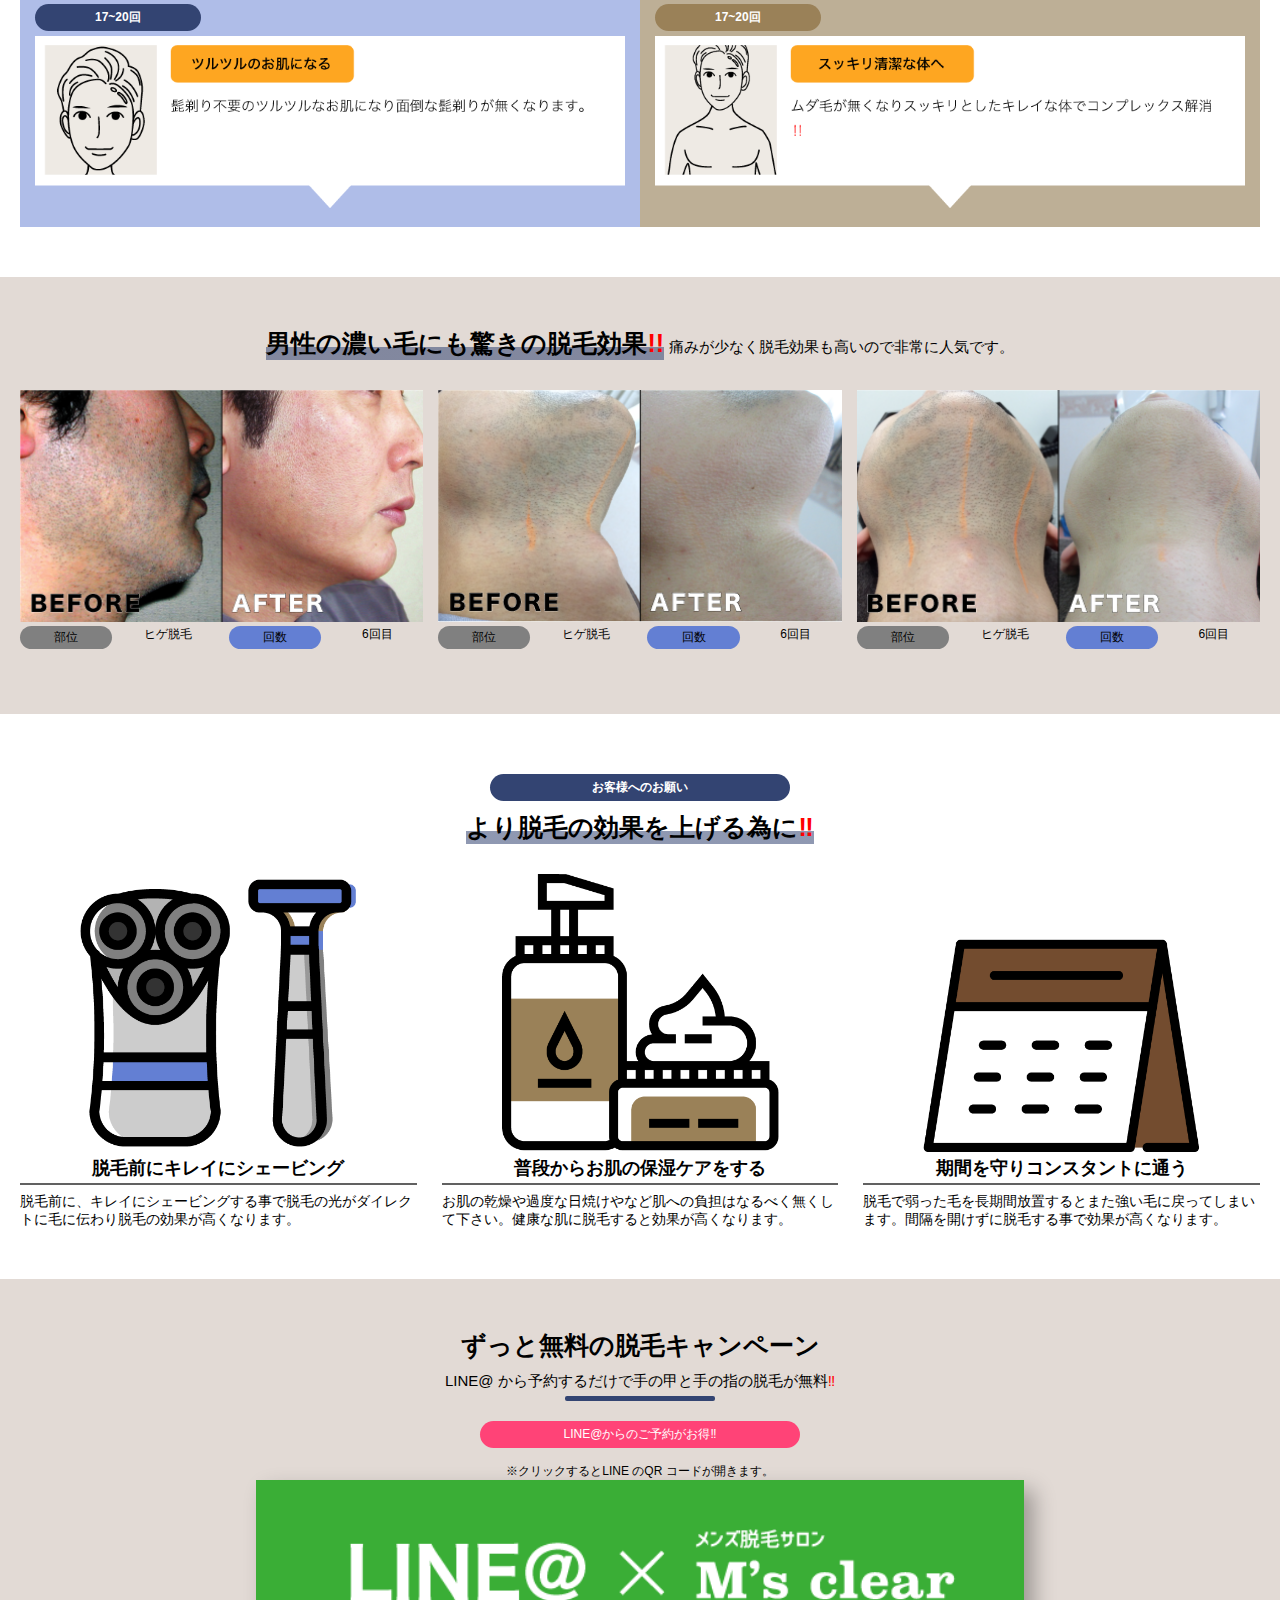
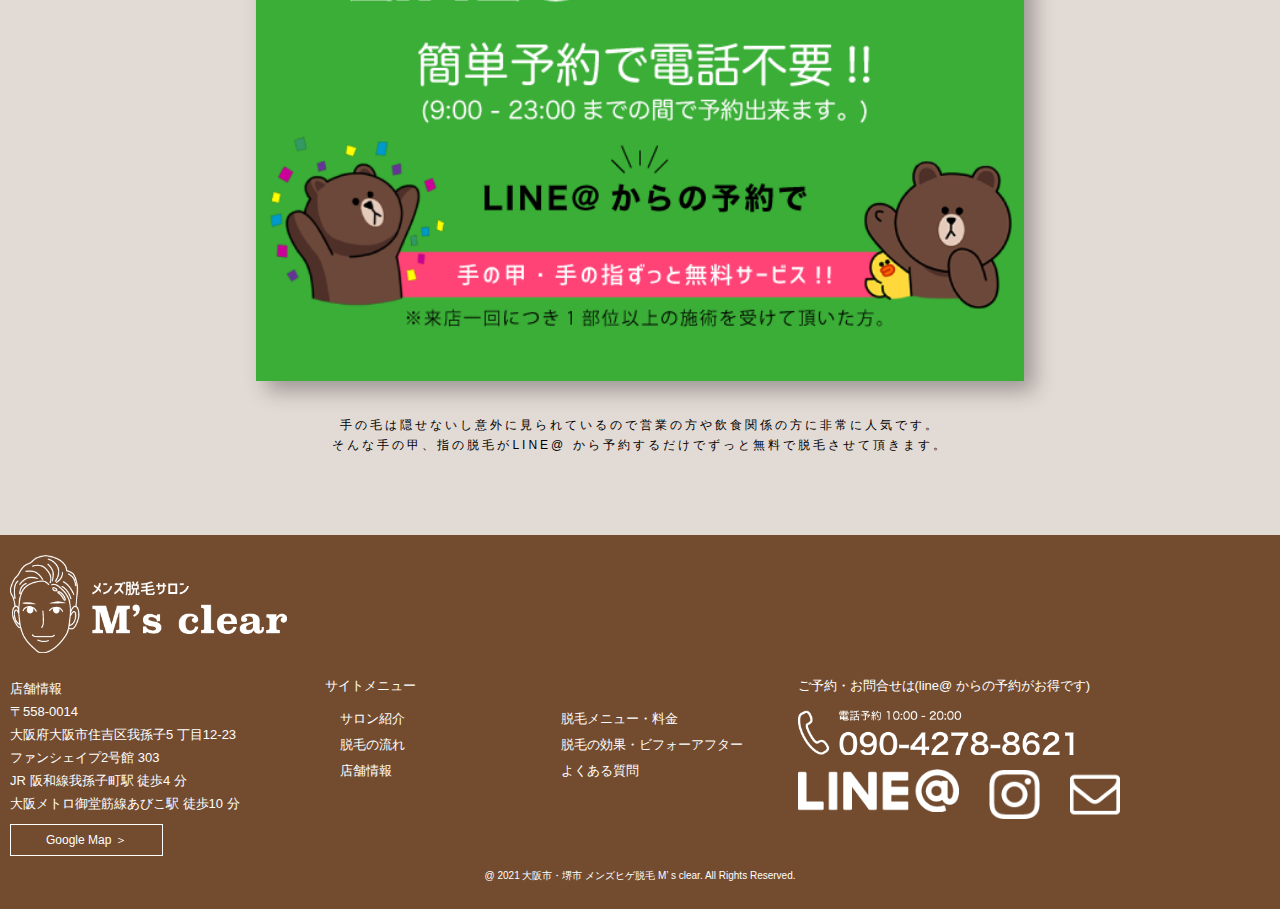
==== commit 8bd43e0b: "Add files via upload" ====
--- a/effectiveness.html
+++ b/effectiveness.html
@@ -2,7 +2,7 @@
 <html lang="ja">
   <head>
     <meta charset="UTF-8">
-    <title>メンズ脱毛ならM's clear(エムズクリア)-大阪市・堺市の地域最安値 男の脱毛 あびこ 長居 我孫子 </title>
+    <title>メンズ脱毛ならM's clear(エムズクリア)-大阪市・堺市トップクラスのコスパ 男の脱毛 あびこ 長居 我孫子 </title>
     <meta name="description" content="大阪市・堺市で安いメンズ脱毛、ヒゲ脱毛サロンならM's clear。大阪メトロ御堂筋線あびこ駅やJR阪和線我孫子駅も近くて便利。
                                       髭(ヒゲ)や、男性のムダ毛や毛深いVIO脱毛などでお悩みのお客様におすすめの完全予約制、完全個室で安心して脱毛して頂けます。
                                       男性の濃い毛にも痛くなく効果が高い脱毛サロンです。">
